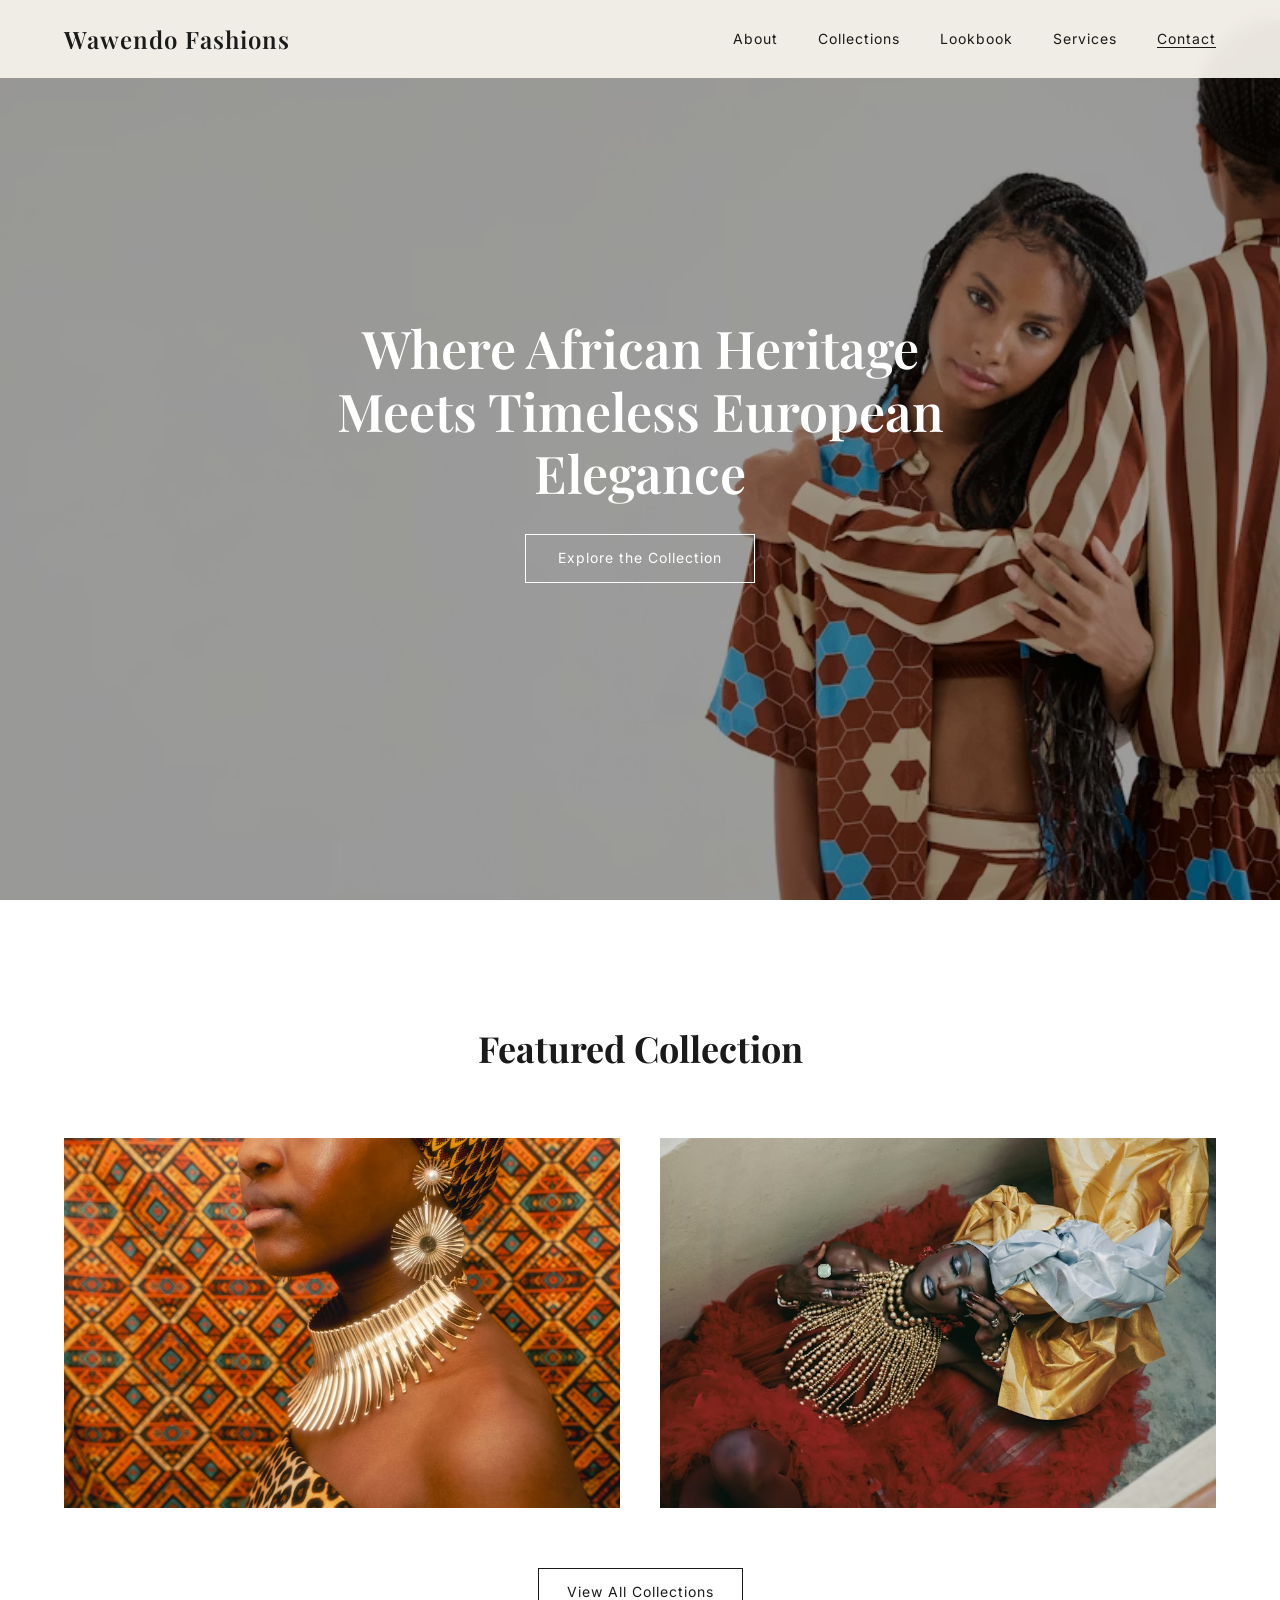
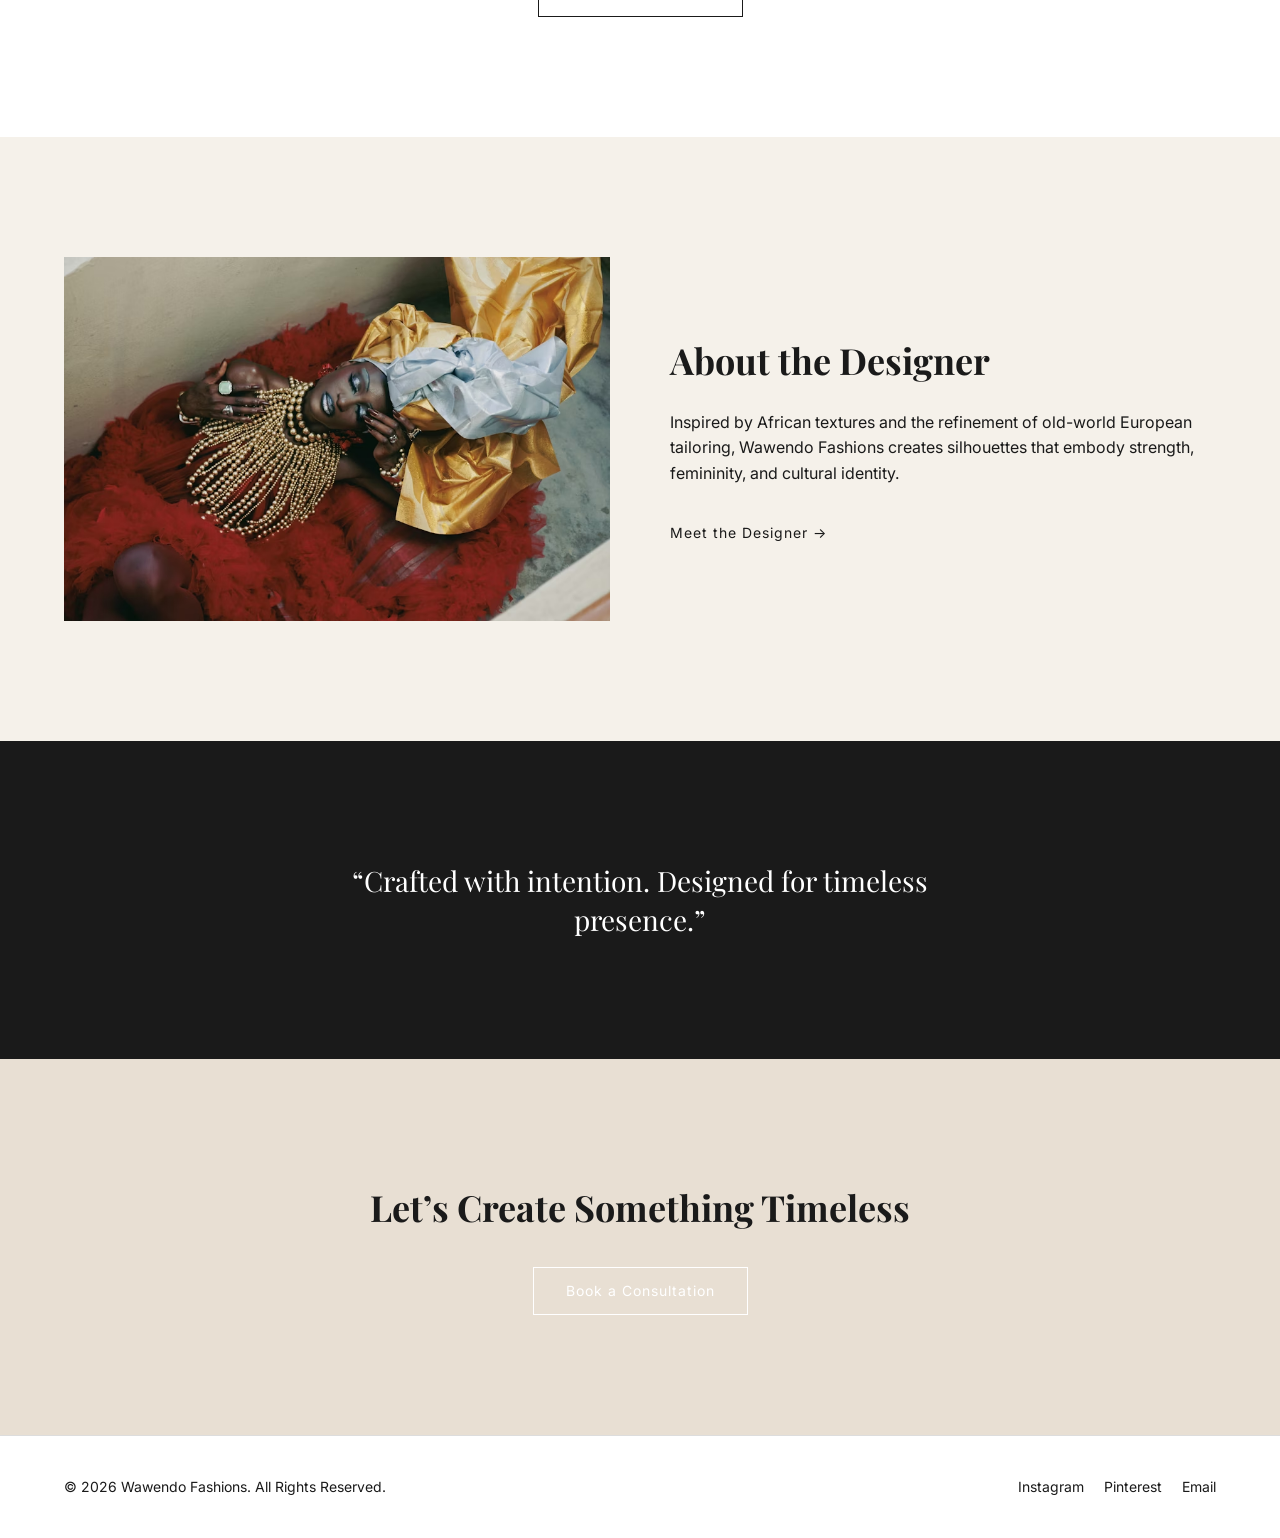
==== index.html @ a3237a5c "created homepage" ====
<!DOCTYPE html>
<html lang="en">
<head>
    <meta charset="UTF-8">
    <title>Wawendo Fashions | Modern Heritage Couture</title>
    <meta name="viewport" content="width=device-width, initial-scale=1.0">
    
    <!-- External CSS -->
    <link rel="stylesheet" href="styles.css">
    
    <!-- Google Fonts (Elegant Serif + Clean Sans) -->
    <link href="https://fonts.googleapis.com/css2?family=Playfair+Display:wght@400;600;700&family=Inter:wght@300;400;500&display=swap" rel="stylesheet">
</head>

<body>

    <!-- ================= NAVIGATION ================= -->
    <header class="header">
        <div class="container nav-container">
            <div class="logo">
                <a href="index.html">Wawendo Fashions</a>
            </div>

            <nav class="nav">
                <ul class="nav-links">
                    <li><a href="about.html">About</a></li>
                    <li><a href="collections.html">Collections</a></li>
                    <li><a href="lookbook.html">Lookbook</a></li>
                    <li><a href="services.html">Services</a></li>
                    <li><a href="contact.html" class="nav-cta">Contact</a></li>
                </ul>

                <!-- Mobile Menu Toggle -->
                <div class="menu-toggle" id="menu-toggle">
                    ☰
                </div>
            </nav>
        </div>
    </header>


    <!-- ================= HERO SECTION ================= -->
    <section class="hero">
        <div class="hero-overlay">
            <div class="hero-content">
                <h1>
                    Where African Heritage <br>
                    Meets Timeless European Elegance
                </h1>
                <a href="collections.html" class="btn-primary">
                    Explore the Collection
                </a>
            </div>
        </div>
    </section>


    <!-- ================= FEATURED COLLECTION PREVIEW ================= -->
    <section class="featured-collections">
        <div class="container">
            <h2 class="section-title">Featured Collection</h2>

            <div class="collection-grid">
                <div class="collection-item">
                    <img src="homepage.avif" alt="Editorial Look 1">
                </div>

                <div class="collection-item">
                    <img src="homepageimage.avif" alt="Editorial Look 2">
                </div>
            </div>

            <div class="collection-link">
                <a href="collections.html" class="btn-outline">
                    View All Collections
                </a>
            </div>
        </div>
    </section>


    <!-- ================= ABOUT PREVIEW ================= -->
    <section class="about-preview">
        <div class="container about-grid">

            <div class="about-image">
                <img src="homepageimage.avif" alt="Designer Portrait">
            </div>

            <div class="about-text">
                <h2>About the Designer</h2>
                <p>
                    Inspired by African textures and the refinement of old-world European tailoring,
                    Wawendo Fashions creates silhouettes that embody strength, femininity,
                    and cultural identity.
                </p>

                <a href="about.html" class="btn-text">
                    Meet the Designer →
                </a>
            </div>

        </div>
    </section>


    <!-- ================= TESTIMONIAL / BRAND STATEMENT ================= -->
    <section class="testimonial">
        <div class="container">
            <blockquote>
                “Crafted with intention. Designed for timeless presence.”
            </blockquote>
        </div>
    </section>


    <!-- ================= CALL TO ACTION ================= -->
    <section class="cta-section">
        <div class="container cta-content">
            <h2>Let’s Create Something Timeless</h2>
            <a href="contact.html" class="btn-primary">
                Book a Consultation
            </a>
        </div>
    </section>


    <!-- ================= FOOTER ================= -->
    <footer class="footer">
        <div class="container footer-content">
            <p>© 2026 Wawendo Fashions. All Rights Reserved.</p>

            <div class="social-links">
                <a href="#">Instagram</a>
                <a href="#">Pinterest</a>
                <a href="#">Email</a>
            </div>
        </div>
    </footer>


    <!-- ================= JS ================= -->
    <script src="main.js"></script>

</body>
</html>
---- styles.css ----
/* =========================
   GLOBAL RESET
========================= */

* {
    margin: 0;
    padding: 0;
    box-sizing: border-box;
}

body {
    font-family: 'Inter', sans-serif;
    background-color: #f5f1ea;
    color: #1a1a1a;
    line-height: 1.6;
}

img {
    width: 100%;
    display: block;
}

a {
    text-decoration: none;
    color: inherit;
}

.container {
    width: 90%;
    max-width: 1200px;
    margin: 0 auto;
}


/* =========================
   HEADER / NAVIGATION
========================= */

.header {
    position: fixed;
    width: 100%;
    top: 0;
    left: 0;
    background: rgba(245, 241, 234, 0.95);
    backdrop-filter: blur(6px);
    z-index: 1000;
    padding: 20px 0;
}

.nav-container {
    display: flex;
    justify-content: space-between;
    align-items: center;
}

.logo a {
    font-family: 'Playfair Display', serif;
    font-size: 24px;
    font-weight: 600;
    letter-spacing: 1px;
}

.nav-links {
    list-style: none;
    display: flex;
    gap: 40px;
}

.nav-links li a {
    font-size: 14px;
    letter-spacing: 1px;
    transition: 0.3s ease;
}

.nav-links li a:hover {
    opacity: 0.6;
}

.nav-cta {
    border-bottom: 1px solid #1a1a1a;
}

.menu-toggle {
    display: none;
    font-size: 26px;
    cursor: pointer;
}


/* =========================
   HERO SECTION
========================= */

.hero {
    height: 100vh;
    background: url('homepagemain.avif') no-repeat center center/cover;
    position: relative;
    display: flex;
    align-items: center;
    justify-content: center;
}

.hero-overlay {
    background: rgba(0, 0, 0, 0.35);
    width: 100%;
    height: 100%;
    display: flex;
    align-items: center;
    justify-content: center;
}

.hero-content {
    text-align: center;
    color: #ffffff;
    max-width: 800px;
    padding: 20px;
}

.hero-content h1 {
    font-family: 'Playfair Display', serif;
    font-size: 52px;
    font-weight: 600;
    line-height: 1.2;
    margin-bottom: 30px;
}


/* =========================
   BUTTONS
========================= */

.btn-primary {
    display: inline-block;
    padding: 12px 32px;
    border: 1px solid #ffffff;
    color: #ffffff;
    font-size: 14px;
    letter-spacing: 1px;
    transition: 0.3s ease;
}

.btn-primary:hover {
    background: #ffffff;
    color: #000;
}

.btn-outline {
    display: inline-block;
    padding: 12px 28px;
    border: 1px solid #1a1a1a;
    font-size: 14px;
    letter-spacing: 1px;
    transition: 0.3s ease;
}

.btn-outline:hover {
    background: #1a1a1a;
    color: #ffffff;
}

.btn-text {
    font-size: 14px;
    letter-spacing: 1px;
    margin-top: 15px;
    display: inline-block;
    border-bottom: 1px solid transparent;
    transition: 0.3s ease;
}

.btn-text:hover {
    border-bottom: 1px solid #1a1a1a;
}


/* =========================
   FEATURED COLLECTION
========================= */

.featured-collections {
    padding: 120px 0;
    background: #ffffff;
}

.section-title {
    font-family: 'Playfair Display', serif;
    font-size: 36px;
    text-align: center;
    margin-bottom: 60px;
}

.collection-grid {
    display: grid;
    grid-template-columns: repeat(2, 1fr);
    gap: 40px;
}

.collection-item img {
    transition: 0.4s ease;
}

.collection-item:hover img {
    transform: scale(1.03);
}

.collection-link {
    text-align: center;
    margin-top: 60px;
}


/* =========================
   ABOUT PREVIEW
========================= */

.about-preview {
    padding: 120px 0;
    background: #f5f1ea;
}

.about-grid {
    display: grid;
    grid-template-columns: 1fr 1fr;
    gap: 60px;
    align-items: center;
}

.about-text h2 {
    font-family: 'Playfair Display', serif;
    font-size: 36px;
    margin-bottom: 20px;
}

.about-text p {
    font-size: 16px;
    margin-bottom: 20px;
}


/* =========================
   TESTIMONIAL
========================= */

.testimonial {
    padding: 120px 0;
    background: #1a1a1a;
    color: #ffffff;
    text-align: center;
}

.testimonial blockquote {
    font-family: 'Playfair Display', serif;
    font-size: 28px;
    max-width: 700px;
    margin: auto;
    line-height: 1.4;
}


/* =========================
   CTA SECTION
========================= */

.cta-section {
    padding: 120px 0;
    background: #e8dfd3;
    text-align: center;
}

.cta-content h2 {
    font-family: 'Playfair Display', serif;
    font-size: 36px;
    margin-bottom: 30px;
}


/* =========================
   FOOTER
========================= */

.footer {
    padding: 40px 0;
    background: #ffffff;
    border-top: 1px solid #ddd;
}

.footer-content {
    display: flex;
    justify-content: space-between;
    align-items: center;
    flex-wrap: wrap;
    gap: 20px;
}

.footer-content p {
    font-size: 14px;
}

.social-links {
    display: flex;
    gap: 20px;
}

.social-links a {
    font-size: 14px;
    transition: 0.3s ease;
}

.social-links a:hover {
    opacity: 0.6;
}


/* =========================
   RESPONSIVE DESIGN
========================= */

@media (max-width: 992px) {

    .hero-content h1 {
        font-size: 40px;
    }

    .about-grid {
        grid-template-columns: 1fr;
        text-align: center;
    }

    .collection-grid {
        grid-template-columns: 1fr;
    }

}

@media (max-width: 768px) {

    .nav-links {
        position: absolute;
        top: 80px;
        right: 0;
        background: #f5f1ea;
        width: 100%;
        flex-direction: column;
        text-align: center;
        padding: 30px 0;
        display: none;
    }

    .nav-links.active {
        display: flex;
    }

    .menu-toggle {
        display: block;
    }

    .hero-content h1 {
        font-size: 32px;
    }

    .section-title {
        font-size: 28px;
    }

    .cta-content h2 {
        font-size: 28px;
    }

}

@media (max-width: 480px) {

    .hero-content h1 {
        font-size: 26px;
    }

    .btn-primary,
    .btn-outline {
        padding: 10px 22px;
        font-size: 12px;
    }

}
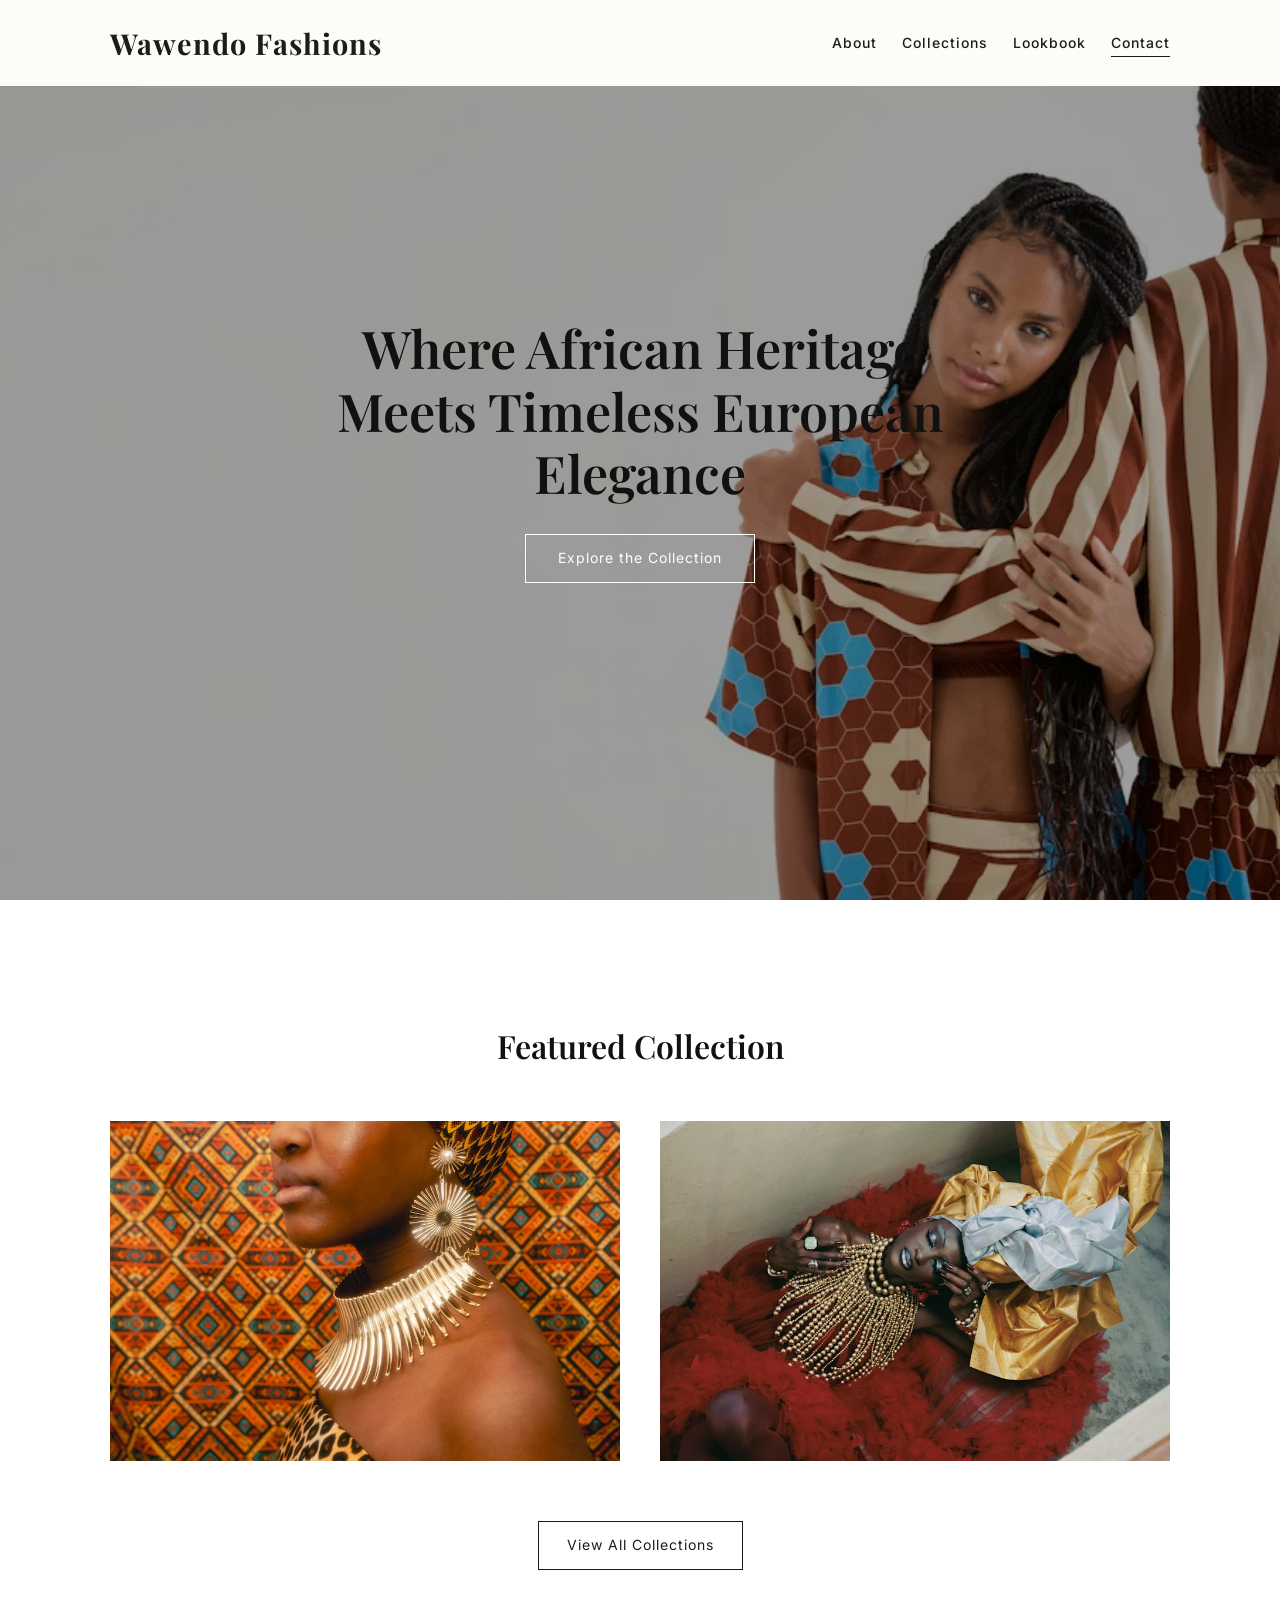
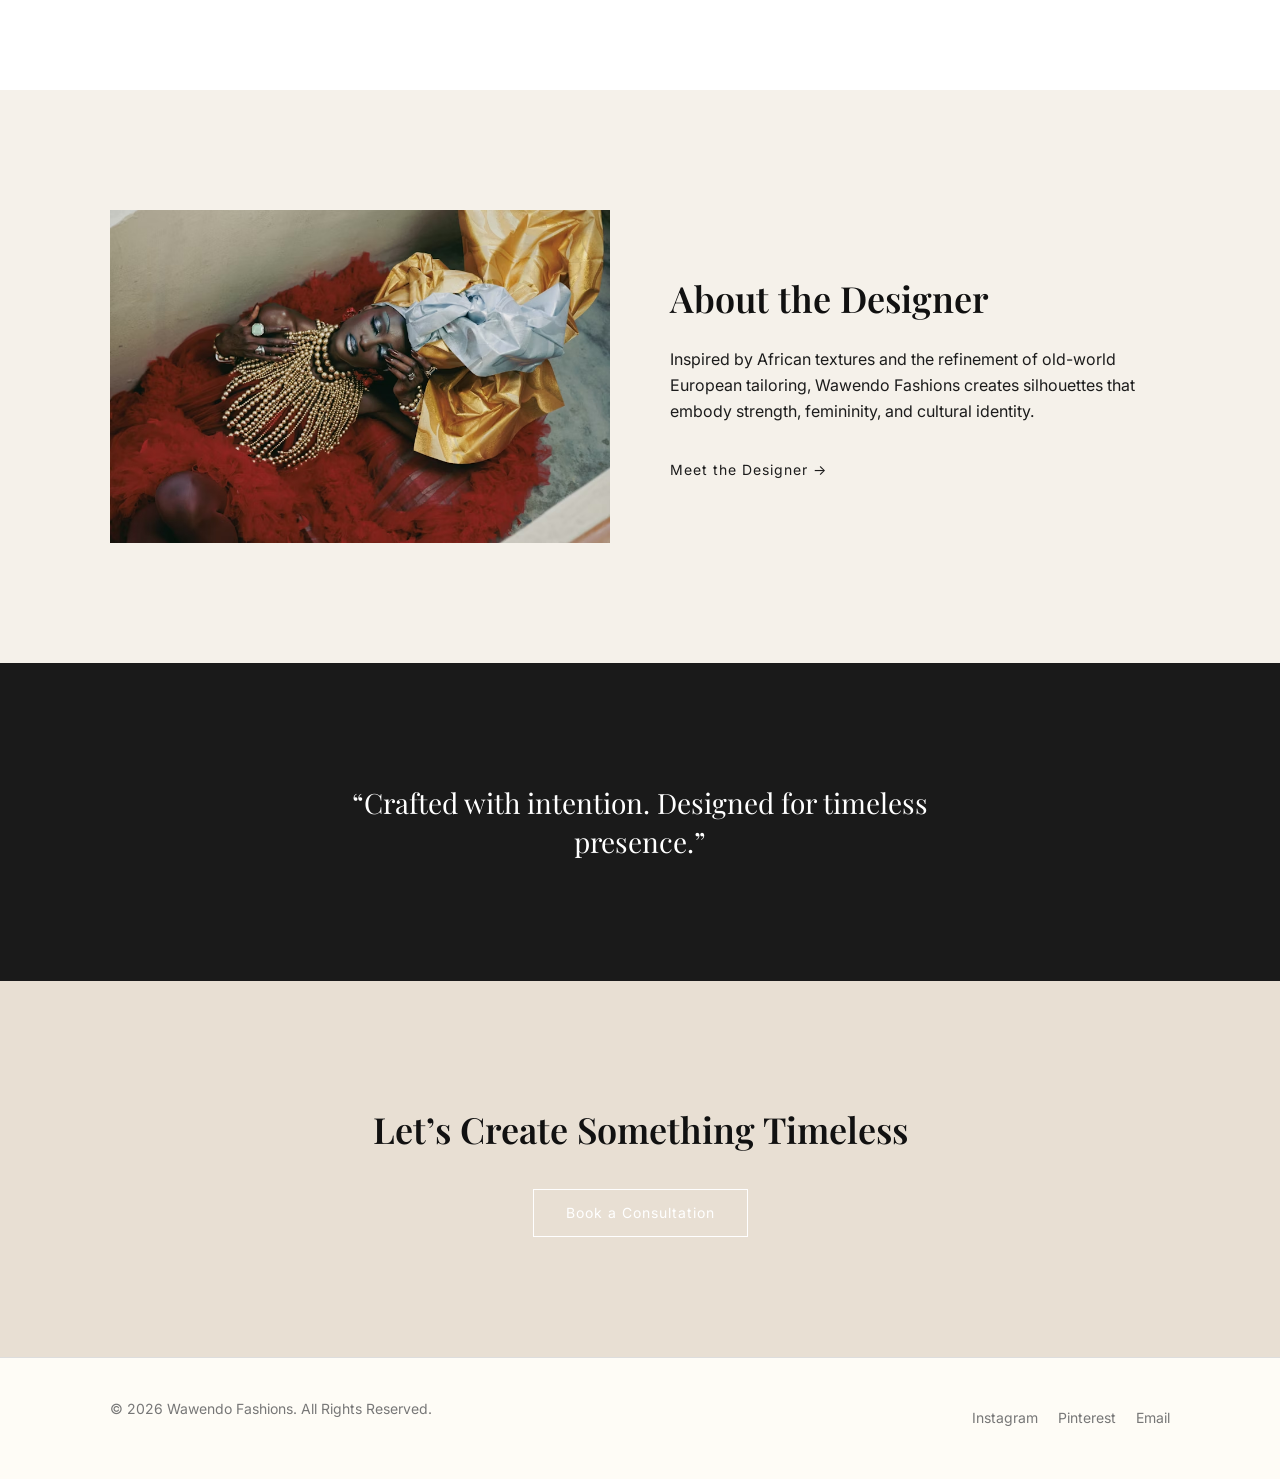
==== commit 55929bc9: "smallfix" ====
--- a/index.html
+++ b/index.html
@@ -26,7 +26,7 @@
                     <li><a href="about.html">About</a></li>
                     <li><a href="collections.html">Collections</a></li>
                     <li><a href="lookbook.html">Lookbook</a></li>
-                    <li><a href="services.html">Services</a></li>
+                    <!-- <li><a href="services.html">Services</a></li> -->
                     <li><a href="contact.html" class="nav-cta">Contact</a></li>
                 </ul>
 
--- a/styles.css
+++ b/styles.css
@@ -379,4 +379,994 @@
         font-size: 12px;
     }
 
-}+}
+/* =========================
+   ABOUT PAGE REFINED STYLING
+========================= */
+
+/* HERO SECTION */
+
+.about-hero-section {
+    padding: 160px 0 100px 0;
+    background: #ffffff;
+}
+
+.about-hero-grid {
+    display: grid;
+    grid-template-columns: 0.9fr 1.1fr;
+    gap: 70px;
+    align-items: center;
+}
+
+/* CONTROL IMAGE SIZE */
+.about-hero-image img {
+    width: 100%;
+    max-width: 420px;   /* smaller portrait */
+    height: auto;
+    object-fit: cover;
+}
+
+/* TYPOGRAPHY */
+
+.about-hero-text h1 {
+    font-family: 'Playfair Display', serif;
+    font-size: 40px;
+    margin-bottom: 8px;
+}
+
+.subtitle {
+    font-size: 14px;
+    letter-spacing: 3px;
+    text-transform: uppercase;
+    color: #888;
+    margin-bottom: 25px;
+}
+
+.about-hero-text p {
+    font-size: 15px;
+    line-height: 1.9;
+    margin-bottom: 18px;
+    max-width: 520px;
+}
+
+
+/* =========================
+   GENERAL TEXT SECTIONS
+========================= */
+
+.about-section {
+    padding: 100px 0;
+    background: #f5f1ea;
+}
+
+.final-section {
+    background: #ffffff;
+}
+
+.narrow-container {
+    max-width: 750px;
+    margin: 0 auto;
+}
+
+.about-section p {
+    font-size: 15px;
+    line-height: 1.9;
+    margin-bottom: 18px;
+}
+
+.about-section ul {
+    margin-top: 20px;
+    padding-left: 18px;
+}
+
+.about-section ul li {
+    margin-bottom: 10px;
+    font-size: 15px;
+}
+
+
+/* =========================
+   STUDIO SECTION
+========================= */
+
+.studio-section {
+    padding: 100px 0;
+    background: #ffffff;
+}
+
+.studio-section .about-hero-grid {
+    grid-template-columns: 1.1fr 0.9fr;
+}
+
+.studio-text h2 {
+    font-family: 'Playfair Display', serif;
+    font-size: 32px;
+    margin-bottom: 20px;
+}
+
+.studio-text p {
+    font-size: 15px;
+    line-height: 1.9;
+    margin-bottom: 18px;
+}
+
+/* Smaller Studio Image */
+.studio-image img {
+    width: 100%;
+    max-width: 450px;
+    height: auto;
+}
+
+
+/* =========================
+   PHILOSOPHY SECTION
+========================= */
+
+.philosophy-section {
+    padding: 100px 0;
+    background: #f5f1ea;
+}
+
+.philosophy-grid {
+    display: grid;
+    grid-template-columns: 1fr 1fr;
+    gap: 70px;
+    align-items: start;
+}
+
+/* CONTROL THESE IMAGES */
+.philosophy-images img {
+    width: 100%;
+    max-width: 380px;
+    height: auto;
+    margin-bottom: 25px;
+}
+
+.philosophy-text p {
+    font-size: 15px;
+    line-height: 1.9;
+    margin-bottom: 18px;
+}
+
+.philosophy-text ul {
+    margin-top: 15px;
+    padding-left: 18px;
+}
+
+.philosophy-text ul li {
+    margin-bottom: 8px;
+    font-size: 15px;
+}
+
+
+/* =========================
+   SECTION TITLES
+========================= */
+
+.section-title {
+    font-family: 'Playfair Display', serif;
+    font-size: 32px;
+    text-align: center;
+    margin-bottom: 50px;
+}
+
+
+/* =========================
+   RESPONSIVE DESIGN
+========================= */
+
+@media (max-width: 992px) {
+
+    .about-hero-grid,
+    .studio-section .about-hero-grid,
+    .philosophy-grid {
+        grid-template-columns: 1fr;
+        text-align: center;
+        gap: 50px;
+    }
+
+    .about-hero-image img,
+    .studio-image img,
+    .philosophy-images img {
+        margin: 0 auto;
+    }
+
+    .about-hero-text p {
+        margin-left: auto;
+        margin-right: auto;
+    }
+}
+
+@media (max-width: 768px) {
+
+    .about-hero-section {
+        padding: 130px 0 80px 0;
+    }
+
+    .about-section,
+    .studio-section,
+    .philosophy-section {
+        padding: 80px 0;
+    }
+
+    .about-hero-text h1 {
+        font-size: 30px;
+    }
+
+    .section-title {
+        font-size: 26px;
+    }
+}
+
+@media (max-width: 480px) {
+
+    .about-hero-text h1 {
+        font-size: 24px;
+    }
+
+    .subtitle {
+        font-size: 12px;
+        letter-spacing: 2px;
+    }
+}
+
+/* =========================
+   COLLECTIONS PAGE STYLING
+========================= */
+
+/* GLOBAL TYPOGRAPHY */
+
+body {
+    font-family: 'Inter', sans-serif;
+    color: #222;
+    line-height: 1.8;
+    background: #fefcf9;
+}
+
+h1, h2, h3, h4 {
+    font-family: 'Playfair Display', serif;
+    font-weight: 600;
+    color: #111;
+}
+
+p {
+    font-size: 15px;
+    margin-bottom: 18px;
+}
+
+/* =========================
+   HERO / COLLECTION INTRO
+========================= */
+
+.collection-hero-section {
+    padding: 140px 0 80px 0;
+    text-align: center;
+}
+
+.collection-hero-section .section-title {
+    font-size: 42px;
+    margin-bottom: 15px;
+}
+
+.collection-hero-section .collection-name {
+    font-size: 28px;
+    margin-bottom: 20px;
+    font-style: italic;
+    color: #555;
+}
+
+.collection-hero-section p {
+    max-width: 720px;
+    margin: 10px auto;
+}
+
+/* =========================
+   IMAGE BLOCKS
+========================= */
+
+.collection-image-section {
+    padding: 100px 0;
+    background: #ffffff;
+}
+
+.image-block {
+    display: grid;
+    grid-template-columns: 1fr 1fr;
+    gap: 50px;
+    align-items: start;
+    margin-bottom: 80px;
+    position: relative;
+}
+
+.collection-img {
+    width: 100%;
+    max-width: 500px;
+    height: auto;
+    border-radius: 4px;
+    box-shadow: 0 20px 35px rgba(0,0,0,0.08);
+    transition: transform 0.6s ease, filter 0.6s ease;
+}
+
+.collection-img:hover {
+    transform: scale(1.03);
+    filter: brightness(1.05);
+}
+
+/* =========================
+   IMAGE SIDEBAR ANNOTATIONS
+========================= */
+
+.image-block::after {
+    content: attr(data-keywords);
+    position: absolute;
+    top: 15%;
+    right: -15%;
+    font-family: 'Playfair Display', serif;
+    font-size: 20px;
+    font-weight: 600;
+    color: #d4af37; /* subtle gold accent */
+    opacity: 0.3;
+    transform: rotate(-90deg);
+    white-space: nowrap;
+    pointer-events: none;
+}
+
+/* =========================
+   TEXT BLOCKS
+========================= */
+
+.image-block h3 {
+    font-size: 28px;
+    margin-bottom: 5px;
+}
+
+.image-block .image-subtitle {
+    font-size: 16px;
+    font-style: italic;
+    margin-bottom: 20px;
+    color: #555;
+}
+
+.image-block h4 {
+    font-size: 18px;
+    margin-top: 20px;
+    margin-bottom: 10px;
+    color: #333;
+}
+
+.image-block p {
+    font-size: 15px;
+    line-height: 1.8;
+    color: #444;
+}
+
+/* =========================
+   PHILOSOPHY SECTION
+========================= */
+
+.collection-philosophy-section {
+    padding: 80px 0 120px 0;
+    background: #f5f1ea;
+    text-align: center;
+}
+
+.collection-philosophy-section .section-title {
+    font-size: 36px;
+    margin-bottom: 50px;
+}
+
+.collection-philosophy-section p {
+    max-width: 750px;
+    margin: 0 auto 20px auto;
+    font-size: 15px;
+}
+
+/* =========================
+   RESPONSIVE DESIGN
+========================= */
+
+@media (max-width: 992px) {
+    .image-block {
+        grid-template-columns: 1fr;
+        gap: 50px;
+    }
+    .image-block::after {
+        display: none; /* hide side keywords on tablet/mobile */
+    }
+}
+
+@media (max-width: 768px) {
+    .collection-hero-section .section-title {
+        font-size: 36px;
+    }
+    .collection-hero-section .collection-name {
+        font-size: 22px;
+    }
+}
+
+@media (max-width: 480px) {
+    .collection-hero-section .section-title {
+        font-size: 28px;
+    }
+    .collection-hero-section .collection-name {
+        font-size: 20px;
+    }
+    .image-block {
+        margin-bottom: 60px;
+    }
+}
+.image-text {
+    opacity: 0;
+    transform: translateY(50px);
+    transition: all 0.8s ease-out;
+}
+
+.image-text.active {
+    opacity: 1;
+    transform: translateY(0);
+}
+
+/* =========================
+   GLOBAL RESET
+========================= */
+
+* {
+    margin: 0;
+    padding: 0;
+    box-sizing: border-box;
+}
+
+body {
+    font-family: 'Inter', sans-serif;
+    background-color: #f8f6f2;
+    color: #111;
+    line-height: 1.8;
+    overflow-x: hidden;
+}
+
+.container {
+    width: 90%;
+    max-width: 1200px;
+    margin: auto;
+}
+
+
+/* =========================
+   LOOKBOOK INTRO SECTION
+========================= */
+
+.lookbook-intro {
+    padding: 120px 0;
+    text-align: center;
+    background: #f8f6f2;
+}
+
+.lookbook-intro h1 {
+    font-family: 'Playfair Display', serif;
+    font-size: 48px;
+    letter-spacing: 6px;
+    margin-bottom: 10px;
+}
+
+.lookbook-intro h2 {
+    font-family: 'Playfair Display', serif;
+    font-weight: 400;
+    font-size: 22px;
+    margin-bottom: 40px;
+    color: #666;
+}
+
+.lookbook-intro p {
+    max-width: 750px;
+    margin: 0 auto 20px auto;
+    font-size: 17px;
+    color: #444;
+}
+
+.highlight-line {
+    font-weight: 500;
+    font-size: 18px;
+    margin-top: 30px;
+    letter-spacing: 1px;
+}
+
+
+/* =========================
+   FEATURED LOOKS SECTION
+========================= */
+
+.featured-looks {
+    padding: 100px 0;
+    background: #fff;
+}
+
+.look-item {
+    display: flex;
+    align-items: center;
+    gap: 60px;
+    margin-bottom: 120px;
+}
+
+.look-item.reverse {
+    flex-direction: row-reverse;
+}
+
+.look-image {
+    flex: 1;
+    overflow: hidden;
+}
+
+.look-image img {
+    width: 100%;
+    height: auto;
+    display: block;
+    transition: transform 0.8s ease;
+}
+
+.look-image img:hover {
+    transform: scale(1.05);
+}
+
+.look-text {
+    flex: 1;
+}
+
+.look-text h3 {
+    font-family: 'Playfair Display', serif;
+    font-size: 28px;
+    margin-bottom: 20px;
+}
+
+.look-text p {
+    font-size: 16px;
+    color: #555;
+}
+
+
+/* =========================
+   PRESS SECTION
+========================= */
+
+.press-section {
+    padding: 140px 0;
+    background: #f8f6f2;
+    text-align: center;
+}
+
+.press-section h2 {
+    font-family: 'Playfair Display', serif;
+    font-size: 36px;
+    margin-bottom: 60px;
+}
+
+.quotes p {
+    font-size: 20px;
+    font-family: 'Playfair Display', serif;
+    margin-bottom: 30px;
+    max-width: 850px;
+    margin-left: auto;
+    margin-right: auto;
+    color: #222;
+    transition: transform 0.3s ease;
+}
+
+.quotes p:hover {
+    transform: translateY(-5px);
+}
+
+.closing-statement {
+    margin-top: 80px;
+}
+
+.closing-statement p {
+    font-size: 22px;
+    letter-spacing: 3px;
+    margin-bottom: 20px;
+}
+
+.closing-statement h3 {
+    font-family: 'Playfair Display', serif;
+    font-size: 28px;
+    font-weight: 600;
+}
+
+
+/* =========================
+   FADE IN ANIMATION
+========================= */
+
+.look-item,
+.lookbook-intro,
+.press-section {
+    opacity: 0;
+    transform: translateY(40px);
+    animation: fadeUp 1s ease forwards;
+}
+
+.look-item:nth-child(1) {
+    animation-delay: 0.2s;
+}
+
+.look-item:nth-child(2) {
+    animation-delay: 0.4s;
+}
+
+.look-item:nth-child(3) {
+    animation-delay: 0.6s;
+}
+
+@keyframes fadeUp {
+    to {
+        opacity: 1;
+        transform: translateY(0);
+    }
+}
+
+
+/* =========================
+   RESPONSIVE DESIGN
+========================= */
+
+@media (max-width: 992px) {
+
+    .look-item {
+        flex-direction: column;
+        gap: 40px;
+        margin-bottom: 80px;
+    }
+
+    .look-item.reverse {
+        flex-direction: column;
+    }
+
+    .lookbook-intro h1 {
+        font-size: 36px;
+    }
+
+    .look-text h3 {
+        font-size: 24px;
+    }
+
+    .quotes p {
+        font-size: 18px;
+    }
+}
+
+@media (max-width: 600px) {
+
+    .lookbook-intro {
+        padding: 80px 0;
+    }
+
+    .featured-looks {
+        padding: 60px 0;
+    }
+
+    .press-section {
+        padding: 80px 0;
+    }
+
+    .lookbook-intro h1 {
+        font-size: 28px;
+        letter-spacing: 3px;
+    }
+
+    .lookbook-intro h2 {
+        font-size: 18px;
+    }
+
+    .look-text h3 {
+        font-size: 20px;
+    }
+
+    .closing-statement p {
+        font-size: 18px;
+    }
+}
+
+/* =========================
+   GLOBAL STYLES
+========================= */
+
+* {
+  box-sizing: border-box;
+  margin: 0;
+  padding: 0;
+}
+
+body {
+  font-family: 'Inter', sans-serif;
+  color: #1c1c1c;
+  background-color: #fefcf6;
+  line-height: 1.6;
+}
+
+a {
+  text-decoration: none;
+  color: inherit;
+}
+
+.container {
+  max-width: 1100px;
+  margin: 0 auto;
+  padding: 0 20px;
+}
+
+/* =========================
+   HEADER
+========================= */
+.header {
+  width: 100%;
+  padding: 20px 0;
+  position: fixed;
+  top: 0;
+  left: 0;
+  background-color: #fefcf6;
+  z-index: 1000;
+  transition: all 0.3s ease;
+}
+
+.nav-container {
+  display: flex;
+  justify-content: space-between;
+  align-items: center;
+}
+
+.logo a {
+  font-family: 'Playfair Display', serif;
+  font-size: 1.8rem;
+  font-weight: 700;
+  letter-spacing: 1px;
+  color: #1c1c1c;
+}
+
+.nav-links {
+  display: flex;
+  gap: 25px;
+  list-style: none;
+}
+
+.nav-links a {
+  font-family: 'Inter', sans-serif;
+  font-weight: 500;
+  padding: 5px 0;
+  transition: all 0.3s ease;
+}
+
+.nav-links a:hover,
+.nav-links a.active {
+  border-bottom: 2px solid #bfa982;
+}
+
+/* Mobile Nav */
+.menu-toggle {
+  display: none;
+  font-size: 1.8rem;
+  cursor: pointer;
+}
+
+/* =========================
+   HERO / INTRO SECTION
+========================= */
+.contact-hero {
+  padding: 160px 0 80px;
+  text-align: center;
+  background-color: #fefcf6;
+}
+
+.contact-hero h1 {
+  font-family: 'Playfair Display', serif;
+  font-size: 3rem;
+  font-weight: 700;
+  letter-spacing: 1px;
+  margin-bottom: 20px;
+}
+
+.contact-hero p {
+  font-family: 'Inter', sans-serif;
+  font-size: 1.1rem;
+  max-width: 700px;
+  margin: 0 auto;
+  line-height: 1.8;
+  color: #333;
+}
+
+/* =========================
+   CONTACT INFO SECTION
+========================= */
+.contact-info {
+  padding: 80px 0;
+  display: flex;
+  justify-content: center;
+  gap: 50px;
+  flex-wrap: wrap;
+  text-align: center;
+}
+
+.info-item h3 {
+  font-family: 'Playfair Display', serif;
+  font-size: 1.4rem;
+  font-weight: 600;
+  margin-bottom: 10px;
+}
+
+.info-item p {
+  font-family: 'Inter', sans-serif;
+  font-size: 1rem;
+  line-height: 1.6;
+  color: #555;
+}
+
+/* =========================
+   CONTACT FORM SECTION
+========================= */
+.contact-form-section {
+  padding: 80px 0;
+}
+
+.contact-form {
+  max-width: 700px;
+  margin: 0 auto;
+  display: flex;
+  flex-direction: column;
+  gap: 25px;
+}
+
+.contact-form .form-row {
+  display: flex;
+  gap: 20px;
+  flex-wrap: wrap;
+}
+
+.contact-form input,
+.contact-form select,
+.contact-form textarea {
+  flex: 1;
+  padding: 15px 20px;
+  border: 1px solid #dcd4c9;
+  border-radius: 4px;
+  font-family: 'Inter', sans-serif;
+  font-size: 1rem;
+  transition: all 0.3s ease;
+  background-color: #fcfaf3;
+}
+
+.contact-form input:focus,
+.contact-form select:focus,
+.contact-form textarea:focus {
+  border-color: #bfa982;
+  outline: none;
+}
+
+.contact-form textarea {
+  resize: vertical;
+}
+
+.contact-form button {
+  padding: 15px 30px;
+  border: 2px solid #bfa982;
+  background-color: transparent;
+  font-family: 'Playfair Display', serif;
+  font-size: 1.1rem;
+  font-weight: 600;
+  letter-spacing: 0.5px;
+  cursor: pointer;
+  transition: all 0.3s ease;
+}
+
+.contact-form button:hover {
+  background-color: #bfa982;
+  color: #fff;
+  border-color: #bfa982;
+}
+
+/* Center the submit button */
+.submit-row {
+  justify-content: center;
+  display: flex;
+}
+
+/* =========================
+   PRESS / TESTIMONIAL SECTION
+========================= */
+.press-section {
+  padding: 80px 20px;
+  text-align: center;
+}
+
+.press-section h2 {
+  font-family: 'Playfair Display', serif;
+  font-size: 2rem;
+  font-weight: 700;
+  margin-bottom: 40px;
+}
+
+.press-section .quotes p {
+  font-family: 'Inter', sans-serif;
+  font-size: 1rem;
+  margin-bottom: 20px;
+  color: #555;
+  max-width: 700px;
+  margin-left: auto;
+  margin-right: auto;
+  line-height: 1.8;
+}
+
+.closing-statement p {
+  font-size: 1.1rem;
+  font-weight: 500;
+  margin-top: 30px;
+}
+
+.closing-statement h3 {
+  font-family: 'Playfair Display', serif;
+  font-size: 1.6rem;
+  font-weight: 600;
+  margin-top: 10px;
+}
+
+/* =========================
+   FOOTER
+========================= */
+.footer {
+  background-color: #fefcf6;
+  text-align: center;
+  padding: 40px 0;
+  font-family: 'Inter', sans-serif;
+  color: #777;
+  font-size: 0.9rem;
+}
+
+/* =========================
+   RESPONSIVE
+========================= */
+@media (max-width: 900px) {
+  .contact-info {
+    flex-direction: column;
+    gap: 40px;
+  }
+
+  .contact-form .form-row {
+    flex-direction: column;
+  }
+
+  .contact-hero h1 {
+    font-size: 2.4rem;
+  }
+}
+
+@media (max-width: 500px) {
+  .contact-hero h1 {
+    font-size: 2rem;
+  }
+
+  .contact-hero p {
+    font-size: 1rem;
+  }
+
+  .nav-links {
+    display: none;
+    flex-direction: column;
+    background-color: #fefcf6;
+    position: absolute;
+    top: 70px;
+    right: 20px;
+    width: 200px;
+    border-radius: 5px;
+    padding: 15px;
+    box-shadow: 0 4px 15px rgba(0,0,0,0.05);
+  }
+
+  .nav-links.active {
+    display: flex;
+  }
+
+  .menu-toggle {
+    display: block;
+  }
+}
+
+.image-text {
+    opacity: 1 !important;
+    transform: none !important;
+}
